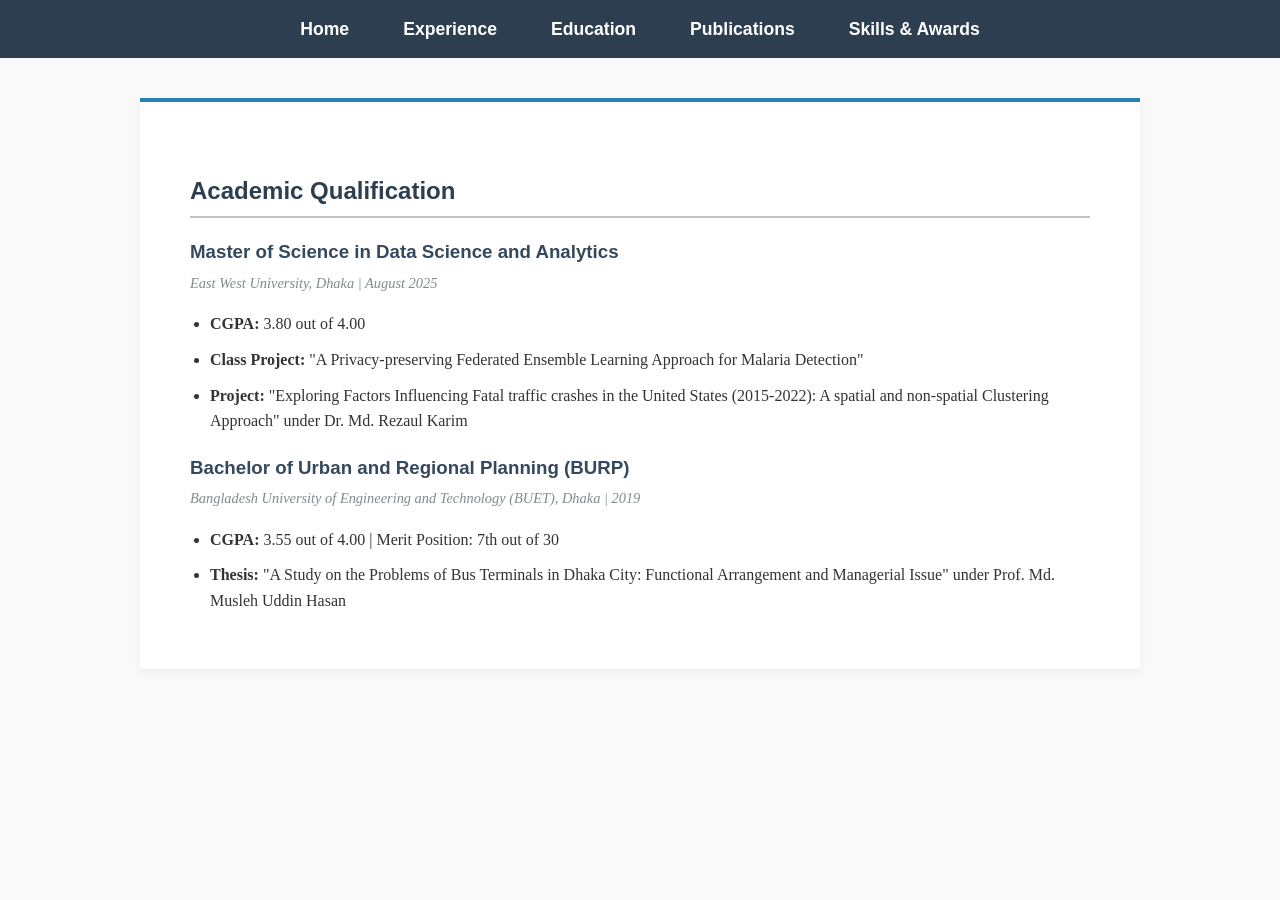
==== education.html @ 0e616d78 "Create education.html" ====
<!DOCTYPE html>
<html lang="en">
<head>
    <meta charset="UTF-8">
    <meta name="viewport" content="width=device-width, initial-scale=1.0">
    <title>Education - Md Rakibul Hasan Himal</title>
    <link rel="stylesheet" href="style.css">
</head>
<body>

    <nav>
        <a href="index.html">Home</a>
        <a href="experience.html">Experience</a>
        <a href="education.html">Education</a>
        <a href="publications.html">Publications</a>
        <a href="skills.html">Skills & Awards</a>
    </nav>

    <div class="container">
        <h2>Academic Qualification</h2>
        
        <h3>Master of Science in Data Science and Analytics</h3>
        <div class="date-location">East West University, Dhaka | August 2025</div>
        <ul>
            <li><strong>CGPA:</strong> 3.80 out of 4.00</li>
            <li><strong>Class Project:</strong> "A Privacy-preserving Federated Ensemble Learning Approach for Malaria Detection"</li>
            <li><strong>Project:</strong> "Exploring Factors Influencing Fatal traffic crashes in the United States (2015-2022): A spatial and non-spatial Clustering Approach" under Dr. Md. Rezaul Karim</li>
        </ul>

        <h3>Bachelor of Urban and Regional Planning (BURP)</h3>
        <div class="date-location">Bangladesh University of Engineering and Technology (BUET), Dhaka | 2019</div>
        <ul>
            <li><strong>CGPA:</strong> 3.55 out of 4.00 | Merit Position: 7th out of 30</li>
            <li><strong>Thesis:</strong> "A Study on the Problems of Bus Terminals in Dhaka City: Functional Arrangement and Managerial Issue" under Prof. Md. Musleh Uddin Hasan</li>
        </ul>
    </div>

</body>
</html>
---- style.css ----
/* style.css */
body {
    font-family: 'Georgia', serif;
    line-height: 1.6;
    color: #333;
    margin: 0;
    padding: 0;
    background-color: #f9f9f9;
}

/* Navigation Bar */
nav {
    background-color: #2c3e50;
    text-align: center;
    padding: 15px 0;
    position: sticky;
    top: 0;
    z-index: 1000;
}

nav a {
    color: white;
    text-decoration: none;
    margin: 0 15px;
    font-family: 'Arial', sans-serif;
    font-weight: bold;
    font-size: 1.1em;
    padding: 5px 10px;
}

nav a:hover {
    background-color: #34495e;
    border-radius: 4px;
}

/* Main Content Container */
.container {
    max-width: 900px;
    margin: 40px auto;
    background-color: white;
    padding: 40px 50px;
    box-shadow: 0 4px 8px rgba(0,0,0,0.05);
    border-top: 4px solid #2980b9;
}

/* Headers */
h1 {
    font-family: 'Arial', sans-serif;
    color: #2c3e50;
    text-transform: uppercase;
    text-align: center;
    margin-bottom: 5px;
}

h2 {
    font-family: 'Arial', sans-serif;
    color: #2c3e50;
    border-bottom: 2px solid #bdc3c7;
    padding-bottom: 5px;
    margin-top: 30px;
}

h3 {
    font-family: 'Arial', sans-serif;
    color: #34495e;
    margin-bottom: 5px;
}

/* Text elements */
.contact-info {
    text-align: center;
    font-size: 0.95em;
    color: #555;
    margin-bottom: 30px;
}

.contact-info a {
    color: #2980b9;
    text-decoration: none;
}

.date-location {
    font-style: italic;
    font-size: 0.9em;
    color: #7f8c8d;
    margin-bottom: 15px;
}

ul {
    padding-left: 20px;
}

li {
    margin-bottom: 10px;
}

/* Tables for Skills */
table {
    width: 100%;
    border-collapse: collapse;
    margin-top: 15px;
}

th, td {
    border: 1px solid #ddd;
    padding: 12px;
    text-align: left;
    font-size: 0.95em;
}

th {
    background-color: #f2f2f2;
    color: #2c3e50;
    font-family: 'Arial', sans-serif;
    width: 35%;
}
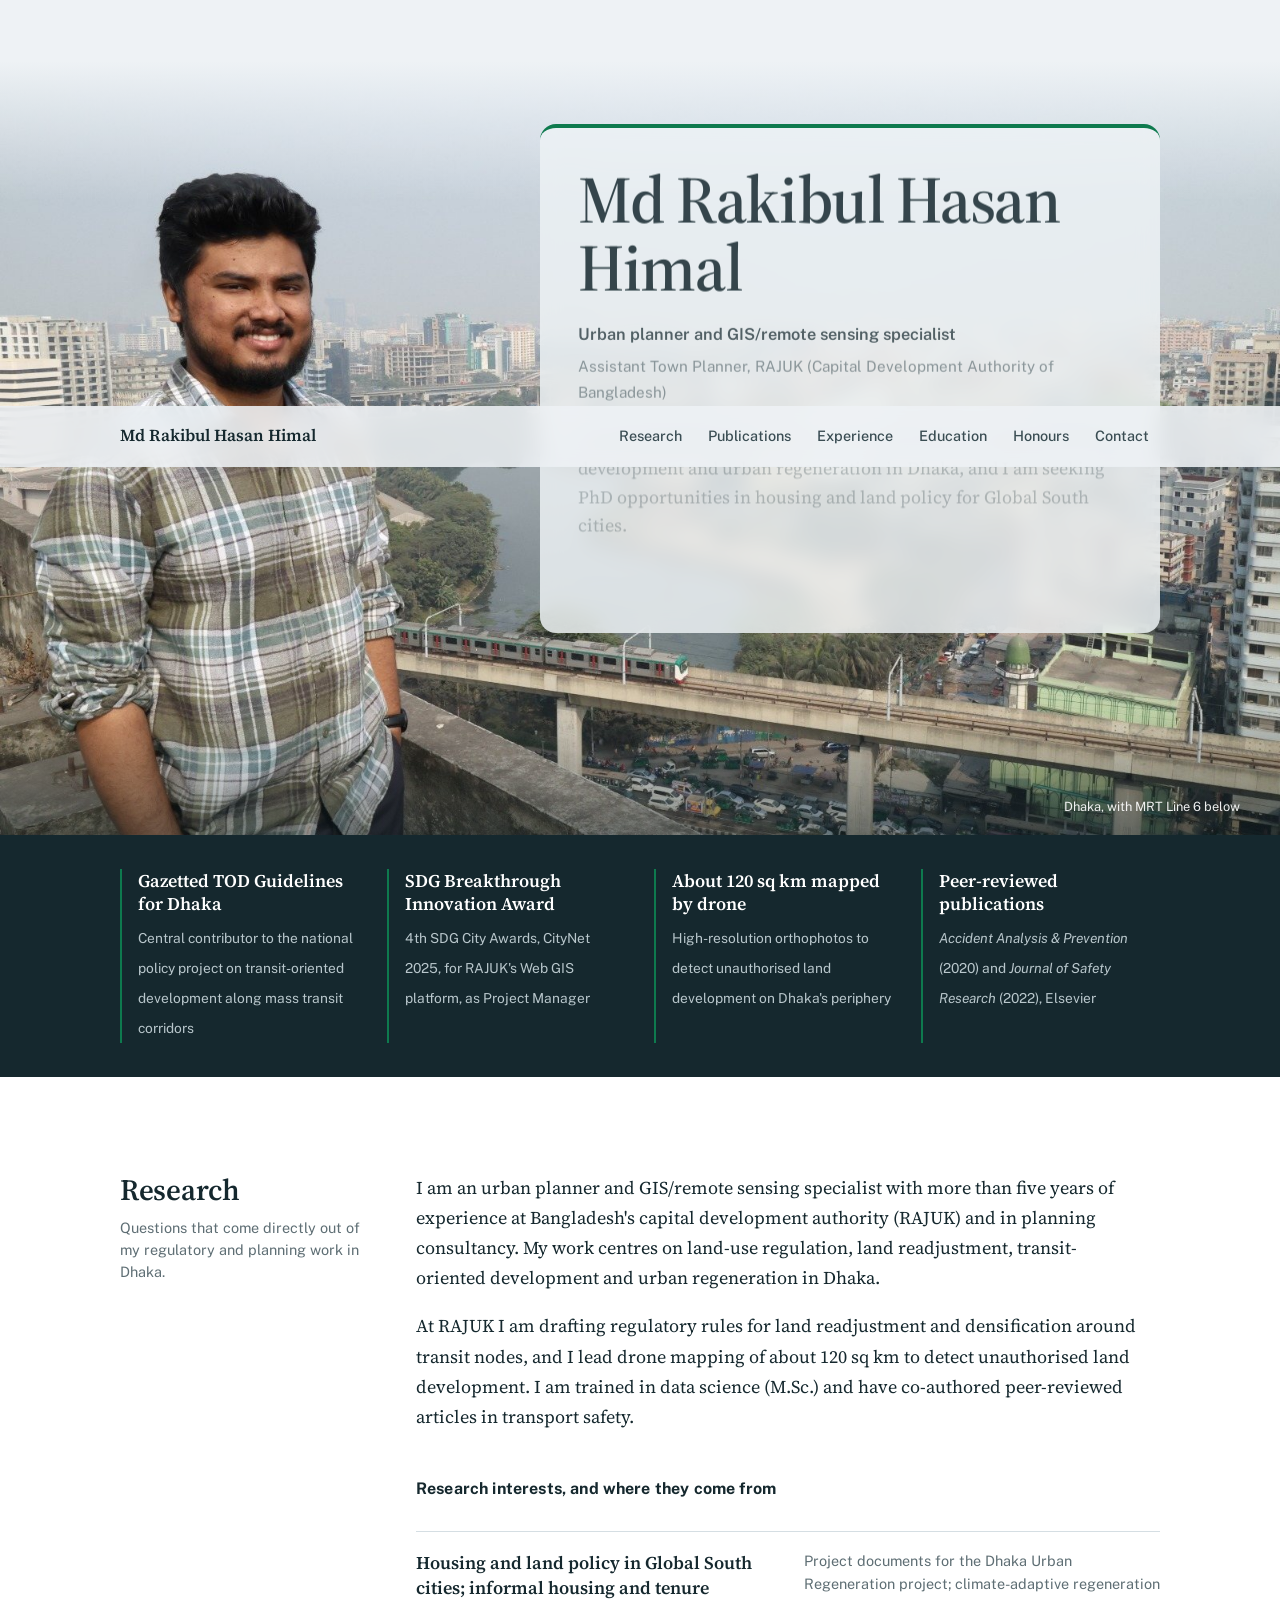
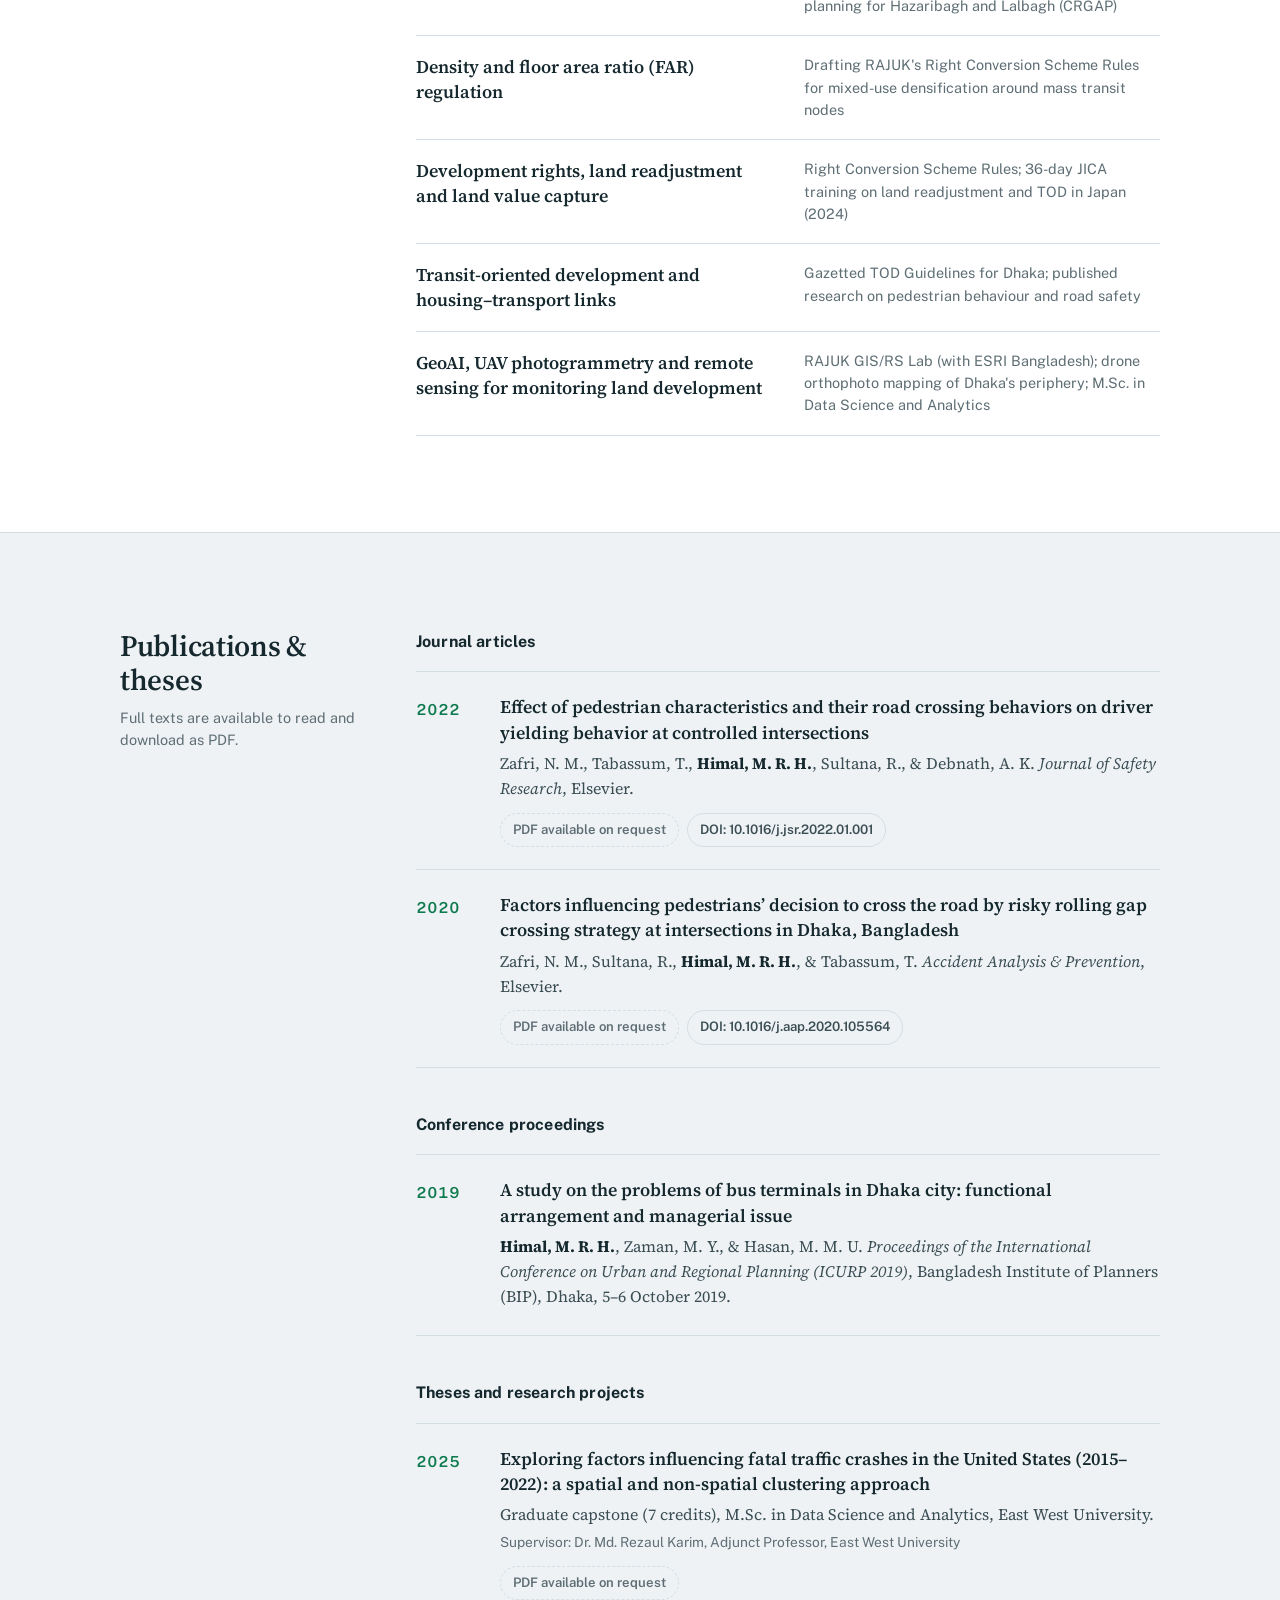
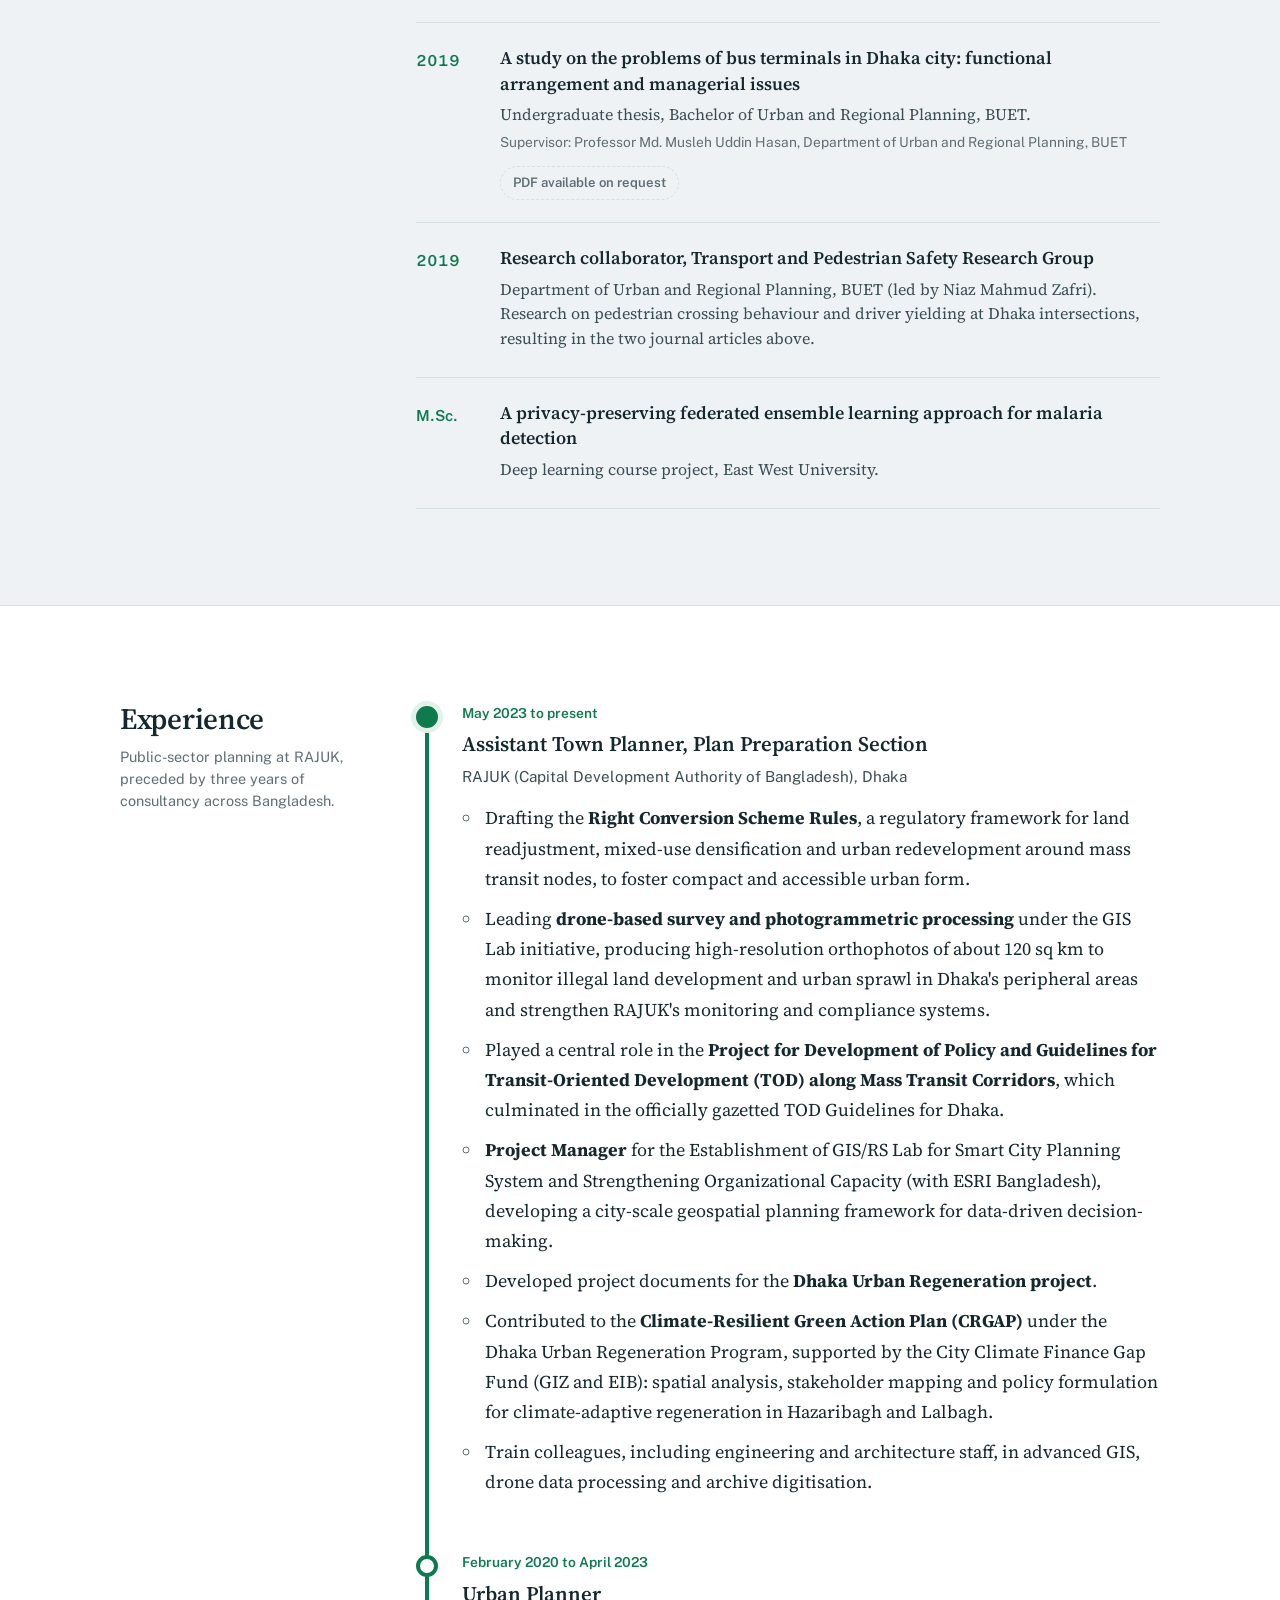
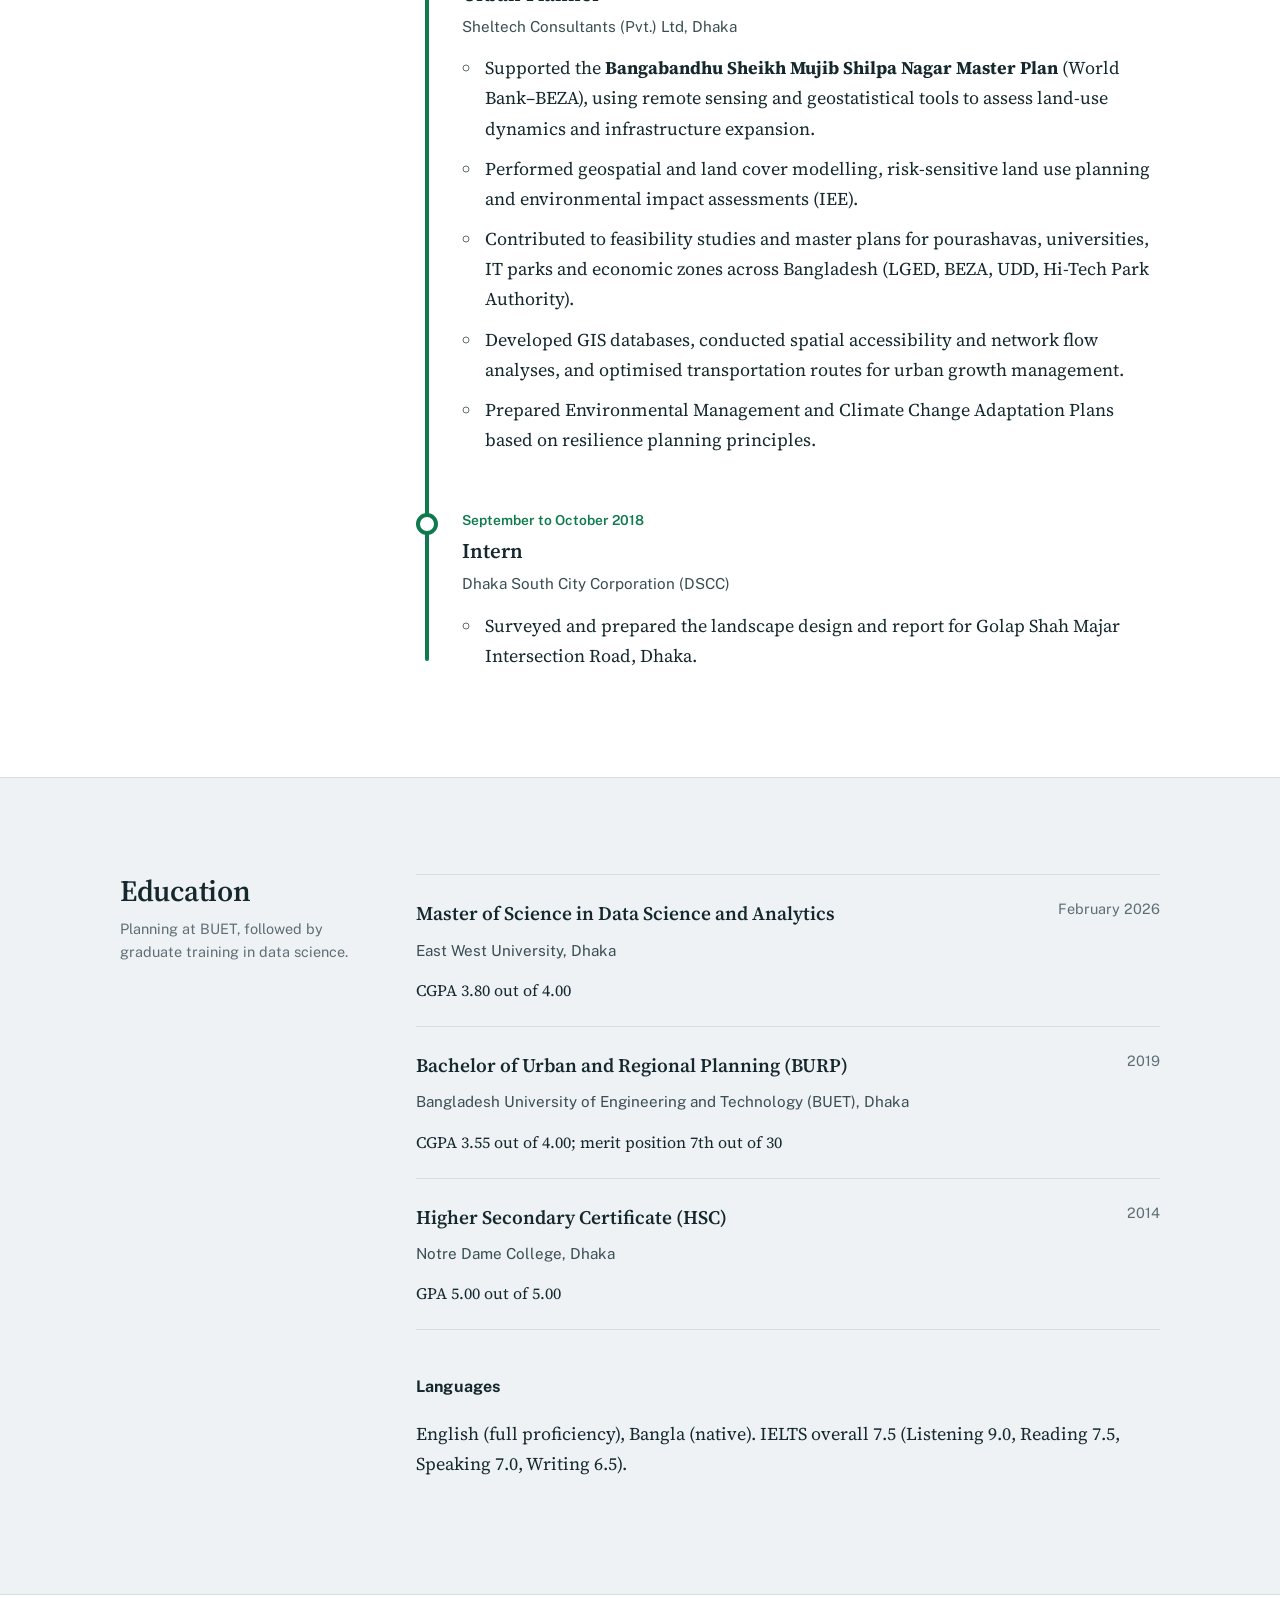
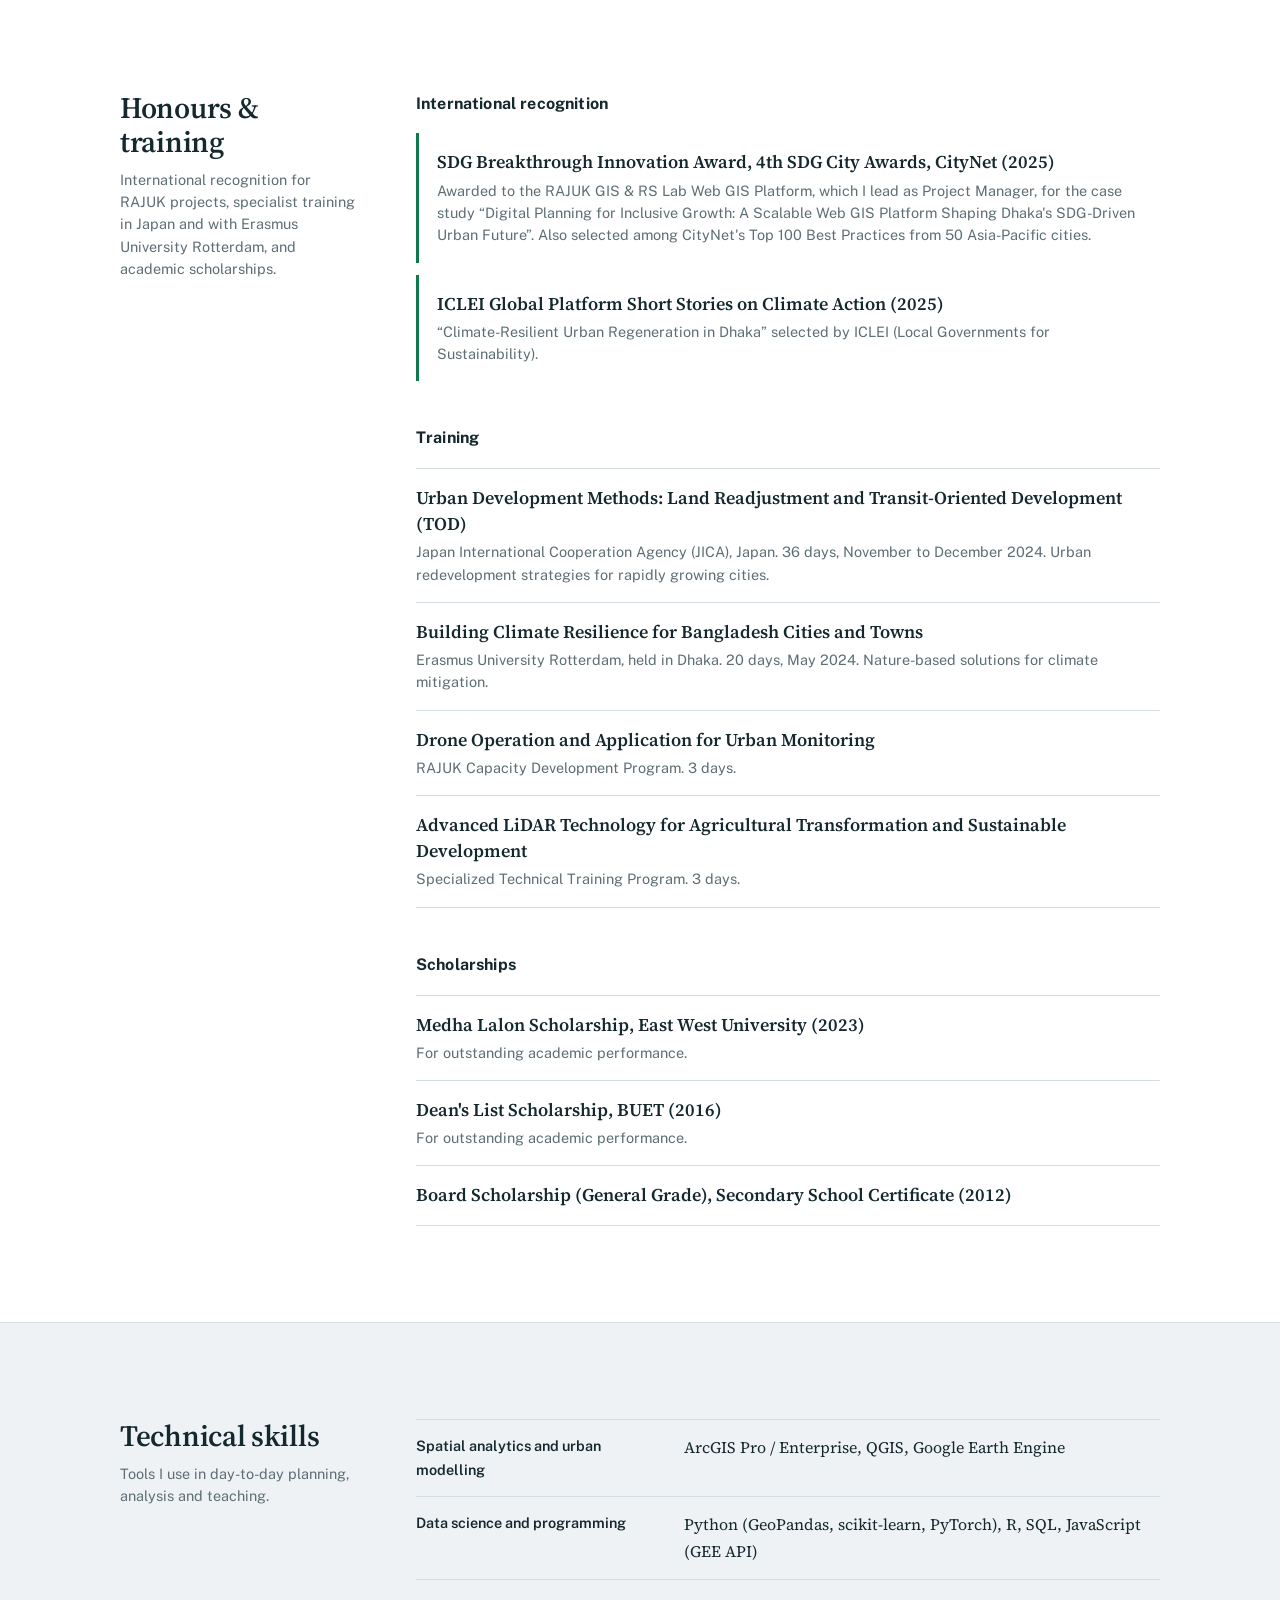
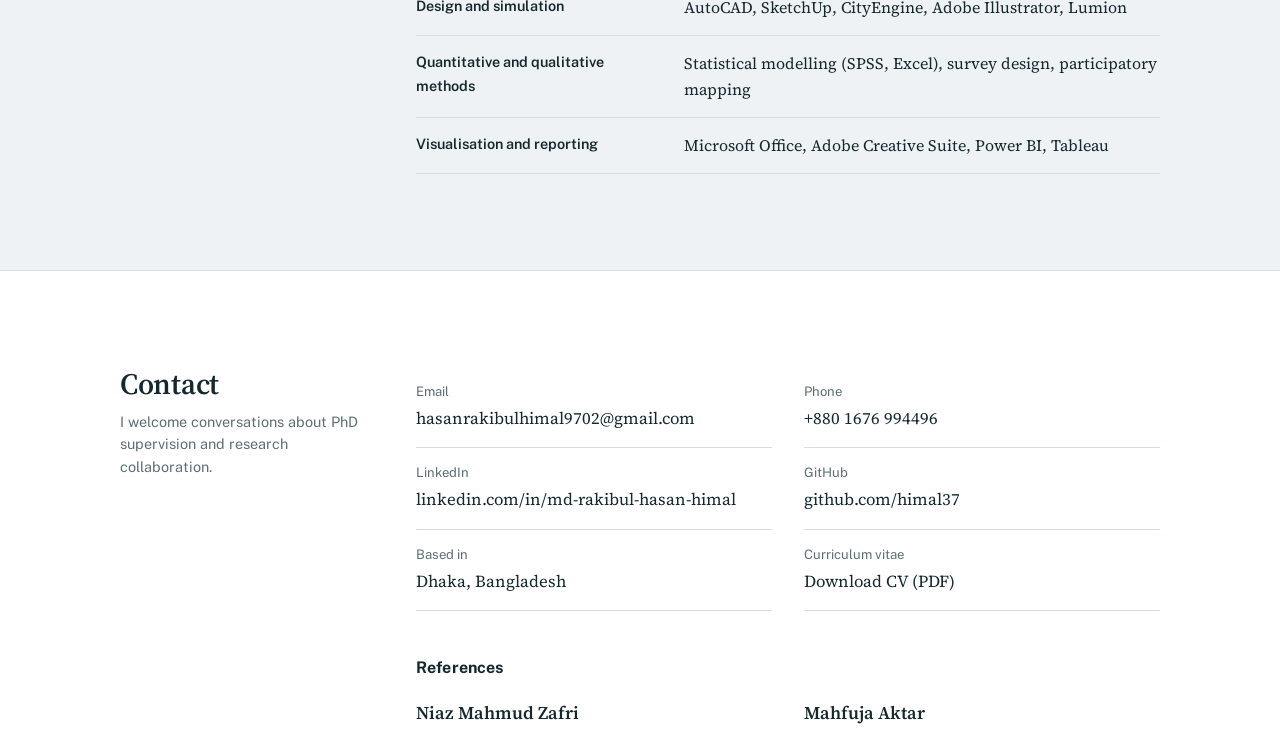
==== commit f308799a: "Add files via upload" ====
--- a/education.html
+++ b/education.html
@@ -1,39 +1,14 @@
 <!DOCTYPE html>
 <html lang="en">
 <head>
-    <meta charset="UTF-8">
-    <meta name="viewport" content="width=device-width, initial-scale=1.0">
-    <title>Education - Md Rakibul Hasan Himal</title>
-    <link rel="stylesheet" href="style.css">
+  <meta charset="UTF-8">
+  <meta name="viewport" content="width=device-width, initial-scale=1.0">
+  <title>Md Rakibul Hasan Himal</title>
+  <meta http-equiv="refresh" content="0; url=index.html#education">
+  <link rel="canonical" href="https://himal37.github.io/#education">
+  <link rel="stylesheet" href="assets/css/style.css">
 </head>
 <body>
-
-    <nav>
-        <a href="index.html">Home</a>
-        <a href="experience.html">Experience</a>
-        <a href="education.html">Education</a>
-        <a href="publications.html">Publications</a>
-        <a href="skills.html">Skills & Awards</a>
-    </nav>
-
-    <div class="container">
-        <h2>Academic Qualification</h2>
-        
-        <h3>Master of Science in Data Science and Analytics</h3>
-        <div class="date-location">East West University, Dhaka | August 2025</div>
-        <ul>
-            <li><strong>CGPA:</strong> 3.80 out of 4.00</li>
-            <li><strong>Class Project:</strong> "A Privacy-preserving Federated Ensemble Learning Approach for Malaria Detection"</li>
-            <li><strong>Project:</strong> "Exploring Factors Influencing Fatal traffic crashes in the United States (2015-2022): A spatial and non-spatial Clustering Approach" under Dr. Md. Rezaul Karim</li>
-        </ul>
-
-        <h3>Bachelor of Urban and Regional Planning (BURP)</h3>
-        <div class="date-location">Bangladesh University of Engineering and Technology (BUET), Dhaka | 2019</div>
-        <ul>
-            <li><strong>CGPA:</strong> 3.55 out of 4.00 | Merit Position: 7th out of 30</li>
-            <li><strong>Thesis:</strong> "A Study on the Problems of Bus Terminals in Dhaka City: Functional Arrangement and Managerial Issue" under Prof. Md. Musleh Uddin Hasan</li>
-        </ul>
-    </div>
-
+  <div class="simple"><p>This page has moved. <a href="index.html#education">Continue to the new page</a>.</p></div>
 </body>
 </html>
--- a/assets/css/style.css
+++ b/assets/css/style.css
@@ -0,0 +1,347 @@
+/* ==========================================================
+   Md Rakibul Hasan Himal — personal academic website
+   ========================================================== */
+
+:root {
+  --sky:      #EEF2F5;   /* page background, matched to Dhaka's hazy sky */
+  --surface:  #FFFFFF;
+  --ink:      #15282E;   /* deep river teal */
+  --ink-soft: #3A4D53;
+  --muted:    #5E6E74;
+  --rule:     #D5DEE3;
+  --line:     #0E7A4E;   /* MRT green */
+  --line-tint:#E3F1EA;
+  --serif: "Source Serif 4", Georgia, "Times New Roman", serif;
+  --sans:  "Public Sans", "Helvetica Neue", Arial, sans-serif;
+  --wrap: 1120px;
+  --gutter: clamp(16px, 4vw, 40px);
+}
+
+*, *::before, *::after { box-sizing: border-box; }
+
+html { scroll-behavior: smooth; scroll-padding-top: 72px; }
+@media (prefers-reduced-motion: reduce) { html { scroll-behavior: auto; } }
+
+body {
+  margin: 0;
+  background: var(--sky);
+  color: var(--ink);
+  font-family: var(--serif);
+  font-size: 1.125rem;
+  line-height: 1.68;
+  font-optical-sizing: auto;
+  -webkit-font-smoothing: antialiased;
+  text-rendering: optimizeLegibility;
+}
+
+img { max-width: 100%; display: block; }
+
+a { color: var(--line); text-underline-offset: 3px; text-decoration-thickness: 1px; }
+a:hover { color: var(--ink); }
+:focus-visible { outline: 2px solid var(--line); outline-offset: 3px; border-radius: 2px; }
+
+.skip-link {
+  position: absolute; left: -999px; top: 8px; z-index: 100;
+  background: var(--ink); color: #fff; padding: 8px 14px; font-family: var(--sans);
+}
+.skip-link:focus { left: 8px; }
+
+.wrap { max-width: var(--wrap); margin: 0 auto; padding: 0 var(--gutter); }
+
+/* ---------- Navigation ---------- */
+.site-nav {
+  position: sticky; top: 0; z-index: 50;
+  background: rgba(238, 242, 245, 0.88);
+  backdrop-filter: saturate(140%) blur(10px);
+  -webkit-backdrop-filter: saturate(140%) blur(10px);
+  border-bottom: 1px solid transparent;
+  transition: border-color .2s ease;
+}
+.site-nav.is-scrolled { border-bottom-color: var(--rule); }
+.site-nav .wrap {
+  display: flex; align-items: center; justify-content: space-between;
+  gap: 24px; height: 60px;
+}
+.brand {
+  font-family: var(--serif); font-weight: 600; font-size: 1.05rem;
+  color: var(--ink); text-decoration: none; white-space: nowrap;
+}
+.nav-links {
+  display: flex; gap: 4px; list-style: none; margin: 0; padding: 0;
+  font-family: var(--sans); font-size: .9rem; font-weight: 500;
+}
+.nav-links a {
+  display: block; padding: 6px 11px; border-radius: 6px;
+  color: var(--ink-soft); text-decoration: none;
+}
+.nav-links a:hover { color: var(--ink); background: rgba(21, 40, 46, .06); }
+.nav-links a.is-active { color: var(--line); }
+
+/* ---------- Hero ---------- */
+.hero { position: relative; background: var(--sky); }
+.hero-figure { margin: 0; position: relative; }
+.hero-figure img {
+  width: 100%;
+  height: clamp(560px, 86vh, 880px);
+  object-fit: cover;
+  object-position: 50% 35%;
+}
+/* the photo's haze dissolves into the page background */
+.hero-figure::before {
+  content: ""; position: absolute; inset: 0; pointer-events: none;
+  background:
+    linear-gradient(180deg, var(--sky) 0%, rgba(238,242,245,0) 18%);
+}
+.hero-figure::after {
+  content: ""; position: absolute; left: 0; right: 0; bottom: 0; height: 120px; pointer-events: none;
+  background: linear-gradient(0deg, rgba(10,25,30,.45), rgba(10,25,30,0));
+}
+.hero-figure figcaption {
+  position: absolute; right: var(--gutter); bottom: 18px; z-index: 2;
+  font-family: var(--sans); font-size: .8rem; color: rgba(255,255,255,.92);
+}
+
+.hero-text {
+  position: absolute; z-index: 2;
+  top: clamp(36px, 7vh, 80px);
+  right: max(var(--gutter), calc((100vw - var(--wrap)) / 2 + var(--gutter)));
+  width: min(620px, 50%);
+  padding: 36px 38px 34px;
+  background: rgba(238, 242, 245, 0.84);
+  -webkit-backdrop-filter: blur(10px) saturate(120%);
+  backdrop-filter: blur(10px) saturate(120%);
+  border-radius: 16px;
+  border-top: 4px solid var(--line);
+}
+.hero-text h1 {
+  font-family: var(--serif);
+  font-weight: 600;
+  font-size: clamp(2.6rem, 5.2vw, 4.5rem);
+  line-height: 1.02;
+  letter-spacing: -0.02em;
+  margin: 0 0 18px;
+  color: var(--ink);
+}
+.hero-role {
+  font-family: var(--sans); font-weight: 600; font-size: 1.02rem;
+  color: var(--ink); margin: 0 0 4px;
+}
+.hero-org {
+  font-family: var(--sans); font-size: .95rem; color: var(--ink-soft); margin: 0 0 18px;
+}
+.hero-lede {
+  font-size: 1.12rem; line-height: 1.6; color: var(--ink); margin: 0 0 22px; max-width: 34em;
+}
+.actions { display: flex; flex-wrap: wrap; gap: 10px; }
+.btn {
+  display: inline-flex; align-items: center; gap: 8px;
+  font-family: var(--sans); font-size: .9rem; font-weight: 600;
+  padding: 9px 14px; border-radius: 999px; text-decoration: none;
+  border: 1.5px solid var(--ink); color: var(--ink); background: #fff;
+  transition: background .15s ease, color .15s ease;
+}
+.btn:hover { background: var(--ink); color: #fff; }
+.btn-primary { background: var(--line); border-color: var(--line); color: #fff; }
+.btn-primary:hover { background: var(--ink); border-color: var(--ink); }
+.btn svg { width: 16px; height: 16px; flex: none; }
+
+@media (prefers-reduced-motion: no-preference) {
+  .hero-text > * { animation: rise .7s cubic-bezier(.2,.7,.2,1) both; }
+  .hero-text > *:nth-child(2) { animation-delay: .08s; }
+  .hero-text > *:nth-child(3) { animation-delay: .14s; }
+  .hero-text > *:nth-child(4) { animation-delay: .2s; }
+  .hero-text > *:nth-child(5) { animation-delay: .26s; }
+  @keyframes rise { from { opacity: 0; transform: translateY(10px); } to { opacity: 1; transform: none; } }
+}
+
+/* ---------- Highlights band ---------- */
+.highlights { background: var(--ink); color: #E8EEF0; }
+.highlights ul {
+  list-style: none; margin: 0; padding: 34px 0;
+  display: grid; grid-template-columns: repeat(4, 1fr); gap: 28px;
+}
+.highlights li { border-left: 2px solid var(--line); padding-left: 16px; }
+.highlights strong {
+  display: block; font-family: var(--serif); font-weight: 600; font-size: 1.12rem;
+  color: #fff; line-height: 1.3; margin-bottom: 6px;
+}
+.highlights span { font-family: var(--sans); font-size: .86rem; line-height: 1.5; color: #B9C7CC; }
+
+/* ---------- Sections ---------- */
+main { background: var(--surface); }
+.section { padding: clamp(56px, 8vw, 96px) 0; border-top: 1px solid var(--rule); }
+.section:first-child { border-top: 0; }
+.section.alt { background: var(--sky); }
+.section .wrap {
+  display: grid; grid-template-columns: 240px minmax(0, 1fr); gap: 56px;
+}
+.section-head h2 {
+  font-family: var(--serif); font-weight: 600; font-size: 1.85rem; line-height: 1.15;
+  letter-spacing: -0.01em; margin: 0 0 10px;
+}
+.section-head p {
+  font-family: var(--sans); font-size: .9rem; line-height: 1.55; color: var(--muted); margin: 0;
+}
+.section-head { position: sticky; top: 92px; align-self: start; }
+
+.section-body > :first-child { margin-top: 0; }
+.section-body h3 {
+  font-family: var(--sans); font-size: 1rem; font-weight: 700; color: var(--ink);
+  margin: 44px 0 16px; letter-spacing: .01em;
+}
+.section-body h3:first-child { margin-top: 0; }
+.prose { max-width: 40em; }
+.prose p { margin: 0 0 1em; }
+
+/* ---------- Research interests ---------- */
+.interests { list-style: none; margin: 28px 0 0; padding: 0; border-top: 1px solid var(--rule); }
+.interests li {
+  display: grid; grid-template-columns: minmax(0, 1fr) minmax(0, 1fr); gap: 32px;
+  padding: 18px 0; border-bottom: 1px solid var(--rule);
+}
+.interests .topic { font-weight: 600; line-height: 1.4; }
+.interests .ground { font-family: var(--sans); font-size: .9rem; line-height: 1.55; color: var(--muted); }
+
+/* ---------- Publications & documents ---------- */
+.pubs { list-style: none; margin: 0; padding: 0; }
+.pub {
+  display: grid; grid-template-columns: 64px minmax(0, 1fr); gap: 20px;
+  padding: 22px 0; border-bottom: 1px solid var(--rule);
+}
+.pub:first-child { border-top: 1px solid var(--rule); }
+.pub-year {
+  font-family: var(--sans); font-weight: 600; font-size: .95rem; color: var(--line);
+  font-variant-numeric: tabular-nums; padding-top: 3px;
+}
+.pub-title { font-weight: 600; font-size: 1.12rem; line-height: 1.42; margin: 0 0 6px; }
+.pub-meta { font-size: 1rem; color: var(--ink-soft); margin: 0 0 4px; line-height: 1.55; }
+.pub-meta b { color: var(--ink); }
+.pub-note { font-family: var(--sans); font-size: .86rem; color: var(--muted); margin: 0; }
+.pub-links { display: flex; flex-wrap: wrap; gap: 8px; margin-top: 12px; }
+.chip {
+  display: inline-flex; align-items: center; gap: 6px;
+  font-family: var(--sans); font-size: .82rem; font-weight: 600;
+  padding: 5px 12px; border-radius: 999px; text-decoration: none;
+  color: var(--line); background: var(--line-tint); border: 1px solid transparent;
+}
+.chip:hover { background: var(--line); color: #fff; }
+.chip.ghost { background: transparent; border-color: var(--rule); color: var(--ink-soft); }
+.chip.ghost:hover { border-color: var(--ink); color: var(--ink); background: transparent; }
+.chip.is-pending { background: transparent; border: 1px dashed var(--rule); color: var(--muted); cursor: default; }
+.chip svg { width: 14px; height: 14px; }
+
+/* ---------- Experience: drawn as a metro line ---------- */
+.route { list-style: none; margin: 0; padding: 0; position: relative; }
+.route::before {
+  content: ""; position: absolute; left: 9px; top: 10px; bottom: 10px;
+  width: 4px; border-radius: 2px; background: var(--line);
+}
+.stop { position: relative; padding: 0 0 44px 46px; }
+.stop:last-child { padding-bottom: 0; }
+.stop::before {
+  content: ""; position: absolute; left: 0; top: 4px;
+  width: 22px; height: 22px; border-radius: 50%;
+  background: var(--surface); border: 4px solid var(--line);
+}
+.stop.current::before { background: var(--line); box-shadow: 0 0 0 5px var(--line-tint); }
+.stop-when { font-family: var(--sans); font-size: .86rem; font-weight: 600; color: var(--line); margin: 0 0 2px; }
+.stop h3 { font-family: var(--serif); font-size: 1.3rem; font-weight: 600; margin: 0 0 2px; letter-spacing: 0; }
+.stop-org { font-family: var(--sans); font-size: .95rem; color: var(--ink-soft); margin: 0 0 14px; }
+.stop ul { margin: 0; padding-left: 1.1em; }
+.stop li { margin-bottom: .55em; padding-left: .2em; }
+.stop li::marker { color: var(--muted); }
+
+/* ---------- Education ---------- */
+.degrees { display: grid; gap: 0; }
+.degree {
+  display: grid; grid-template-columns: minmax(0, 1fr) auto; gap: 8px 24px;
+  padding: 22px 0; border-bottom: 1px solid var(--rule);
+}
+.degree:first-child { border-top: 1px solid var(--rule); }
+.degree h3 { font-family: var(--serif); font-size: 1.2rem; font-weight: 600; margin: 0; letter-spacing: 0; }
+.degree .where { grid-column: 1; font-family: var(--sans); font-size: .95rem; color: var(--ink-soft); margin: 0; }
+.degree .when { grid-column: 2; grid-row: 1; font-family: var(--sans); font-size: .9rem; color: var(--muted); white-space: nowrap; }
+.degree .grade { grid-column: 1 / -1; margin: 6px 0 0; font-size: 1rem; }
+
+/* ---------- Honours & training ---------- */
+.awards { list-style: none; margin: 0; padding: 0; }
+.awards li { padding: 16px 0; border-bottom: 1px solid var(--rule); }
+.awards li:first-child { border-top: 1px solid var(--rule); }
+.awards .what { font-weight: 600; display: block; line-height: 1.45; }
+.awards .detail { font-family: var(--sans); font-size: .9rem; color: var(--muted); display: block; margin-top: 4px; line-height: 1.55; }
+.awards.featured li { border-left: 3px solid var(--line); padding-left: 18px; border-bottom: 0; border-top: 0; background: var(--surface); margin-bottom: 12px; padding-right: 18px; border-radius: 0 8px 8px 0; }
+.section.alt .awards.featured li { background: var(--surface); }
+
+/* ---------- Skills ---------- */
+.skills { width: 100%; border-collapse: collapse; font-size: 1rem; }
+.skills th, .skills td { text-align: left; vertical-align: top; padding: 14px 0; border-bottom: 1px solid var(--rule); }
+.skills tr:first-child th, .skills tr:first-child td { border-top: 1px solid var(--rule); }
+.skills th { font-family: var(--sans); font-size: .9rem; font-weight: 600; color: var(--ink); width: 36%; padding-right: 24px; }
+
+/* ---------- References & contact ---------- */
+.refs { display: grid; grid-template-columns: 1fr 1fr; gap: 32px; }
+.ref p { margin: 0; }
+.ref .name { font-weight: 600; }
+.ref .role { font-family: var(--sans); font-size: .9rem; color: var(--muted); line-height: 1.55; margin: 4px 0 8px; }
+.ref a { font-family: var(--sans); font-size: .9rem; }
+
+.contact-list { list-style: none; margin: 0; padding: 0; display: grid; grid-template-columns: 1fr 1fr; gap: 0 32px; }
+.contact-list li { padding: 14px 0; border-bottom: 1px solid var(--rule); }
+.contact-list .k { display: block; font-family: var(--sans); font-size: .82rem; color: var(--muted); }
+.contact-list a, .contact-list .v { font-size: 1.05rem; color: var(--ink); text-decoration: none; word-break: break-word; }
+.contact-list a:hover { color: var(--line); text-decoration: underline; }
+
+/* ---------- Footer ---------- */
+.site-footer { background: var(--ink); color: #B9C7CC; font-family: var(--sans); font-size: .86rem; }
+.site-footer .wrap { display: flex; flex-wrap: wrap; justify-content: space-between; gap: 12px; padding-top: 28px; padding-bottom: 28px; }
+.site-footer a { color: #fff; }
+
+/* ---------- Simple pages (404 / redirects) ---------- */
+.simple { min-height: 100vh; display: grid; place-items: center; padding: 40px var(--gutter); text-align: center; }
+.simple h1 { font-weight: 600; font-size: 2.2rem; margin: 0 0 12px; }
+.simple p { color: var(--ink-soft); }
+
+/* ---------- Responsive ---------- */
+@media (max-width: 1000px) {
+  .highlights ul { grid-template-columns: repeat(2, 1fr); }
+  .section .wrap { grid-template-columns: 1fr; gap: 28px; }
+  .section-head { position: static; }
+  .section-head p { max-width: 36em; }
+}
+
+@media (max-width: 860px) {
+  .nav-links { overflow-x: auto; scrollbar-width: none; }
+  .nav-links::-webkit-scrollbar { display: none; }
+  .site-nav .wrap { gap: 12px; }
+  .hero-figure img { height: auto; aspect-ratio: 1600 / 1066; object-position: 50% 50%; }
+  .hero-text { position: static; width: auto; padding: 28px var(--gutter) 40px; background: var(--sky); border-radius: 0; border-top: 0; -webkit-backdrop-filter: none; backdrop-filter: none; }
+  .hero-text h1 { font-size: clamp(2.3rem, 9vw, 3.2rem); }
+}
+
+@media (max-width: 640px) {
+  body { font-size: 1.0625rem; }
+  .brand { display: none; }
+  .site-nav .wrap { justify-content: flex-start; }
+  .nav-links a { padding: 6px 9px; }
+  .highlights ul { grid-template-columns: 1fr; gap: 20px; padding: 28px 0; }
+  .interests li { grid-template-columns: 1fr; gap: 6px; }
+  .pub { grid-template-columns: 1fr; gap: 4px; }
+  .degree { grid-template-columns: 1fr; }
+  .degree .when { grid-column: 1; grid-row: auto; }
+  .refs, .contact-list { grid-template-columns: 1fr; }
+  .skills th, .skills td { display: block; width: 100%; padding: 0; border: 0; }
+  .skills th { padding-top: 14px; border-top: 1px solid var(--rule); }
+  .skills td { padding: 4px 0 14px; }
+  .skills tr:first-child td { border-top: 0; }
+  .hero-figure figcaption { font-size: .72rem; bottom: 10px; }
+}
+
+/* ---------- Print ---------- */
+@media print {
+  .site-nav, .hero-figure, .highlights, .actions, .pub-links, .site-footer { display: none !important; }
+  .hero-text { position: static; width: auto; padding: 0; }
+  .section { padding: 18px 0; border: 0; }
+  .section .wrap { grid-template-columns: 1fr; gap: 8px; }
+  .section-head { position: static; }
+  body, main, .section.alt { background: #fff; }
+}
